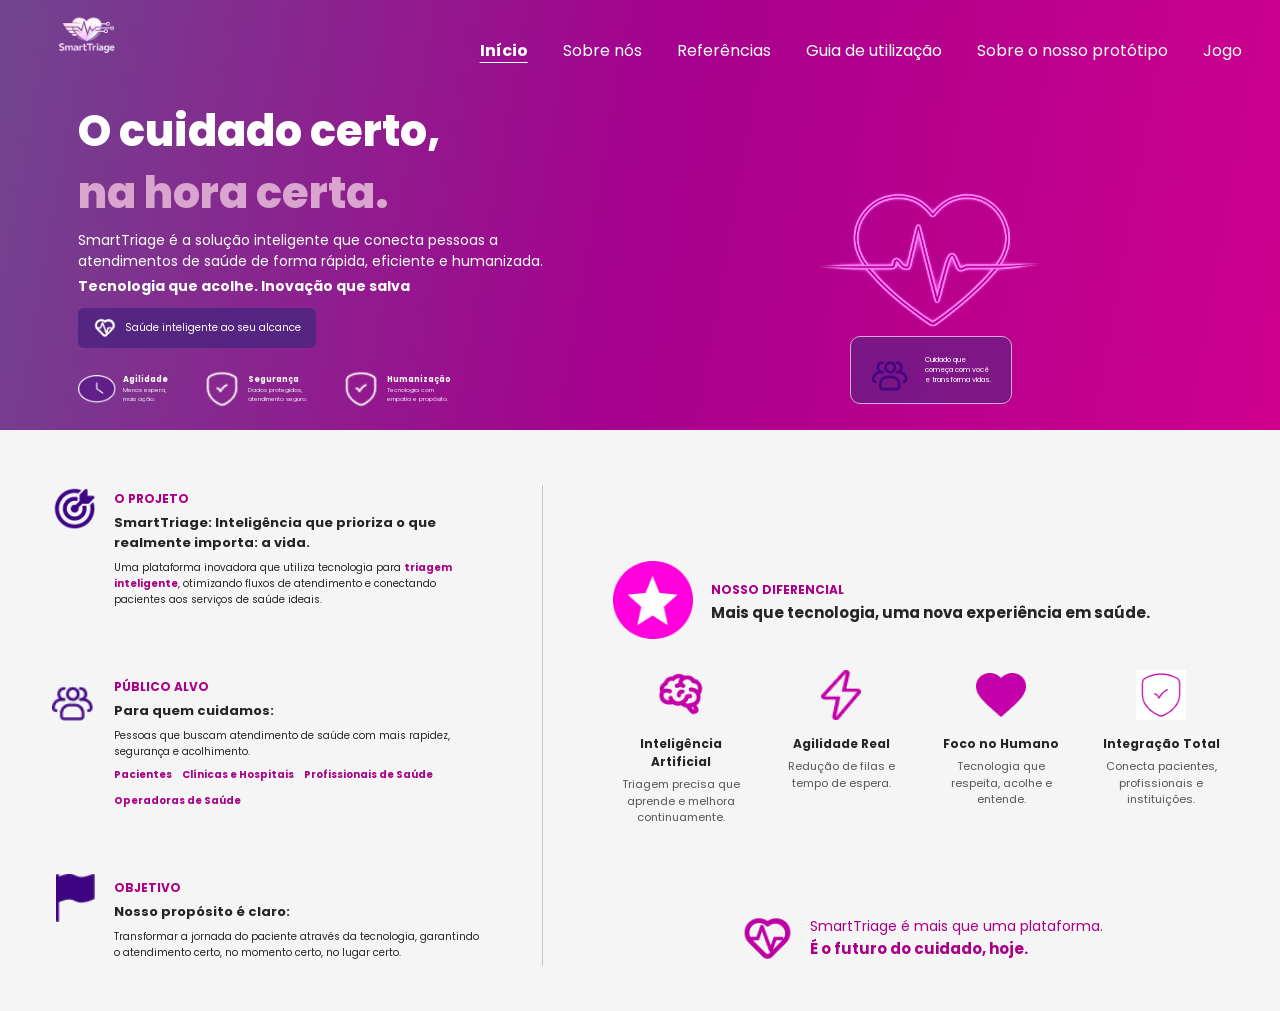
==== frontend/index.html @ a5b0d433 "pagina um terminada" ====
<!DOCTYPE html>
<html lang="pt-BR">

<head>
    <meta charset="UTF-8">
    <meta name="viewport" content="width=device-width, initial-scale=1.0">

    <title>SmartTriage</title>

    <link rel="stylesheet" href="style.css">

    <link rel="preconnect" href="https://fonts.googleapis.com">
    <link rel="preconnect" href="https://fonts.gstatic.com" crossorigin>

    <link href="https://fonts.googleapis.com/css2?family=Poppins:wght@400;500;600;700;800&display=swap"
        rel="stylesheet">
</head>

<body>

    <!-- ================= HEADER ================= -->

    <header class="header">

        <div class="header-container">

            <!-- LOGO EM PNG -->
            <a href="#inicio" class="logo">

                <img
                    src=".//fotos/ChatGPT Image 4 de mai. de 2026, 14_35_26 4 (1).png"
                    alt="Logo SmartTriage"
                    class="logo-img"
                >

            </a>


            <!-- MENU -->
            <nav class="menu">

                <a href="#inicio" class="ativo">Início</a>

                <a href="#sobre">Sobre nós</a>

                <a href="#referencias">Referências</a>

                <a href="#guia">Guia de utilização</a>

                <a href="#prototipo">Sobre o nosso protótipo</a>

                <a href="#jogo">Jogo</a>

            </nav>

        </div>

    </header>


    <main>

        <!-- ================= INÍCIO ================= -->

        <section class="hero" id="inicio">

            <div class="hero-container">

                <!-- TEXTO -->
                <div class="hero-text">

                    <h1>
                        O cuidado certo,<br>
                        <span>na hora certa.</span>
                    </h1>


                    <p>
                        SmartTriage é a solução inteligente que conecta pessoas
                        a atendimentos de saúde de forma rápida, eficiente e
                        humanizada.
                    </p>


                    <strong>
                        Tecnologia que acolhe. Inovação que salva
                    </strong>


                    <!-- BOTÃO COM PNG -->
                    <div class="hero-button">

                        <img
                            src=".//fotos/Group 5.png"
                            alt="Ícone de cuidado"
                        >

                        <span>
                            Saúde inteligente ao seu alcance
                        </span>

                    </div>


                    <!-- BENEFÍCIOS -->

                    <div class="benefits">


                        <div class="benefit">

                            <img
                                src=".//fotos/Group 33.png"
                                alt="Agilidade"
                            >

                            <div>

                                <h3>Agilidade</h3>

                                <p>
                                    Menos espera,<br>
                                    mais ação.
                                </p>

                            </div>

                        </div>


                        <div class="benefit">

                            <img
                                src=".//fotos/hugeicons_security-check.png"
                                alt="Segurança"
                            >

                            <div>

                                <h3>Segurança</h3>

                                <p>
                                    Dados protegidos,<br>
                                    atendimento seguro.
                                </p>

                            </div>

                        </div>


                        <div class="benefit">

                            <img
                                src=".//fotos/hugeicons_security-check.png"
                                alt="Humanização"
                            >

                            <div>

                                <h3>Humanização</h3>

                                <p>
                                    Tecnologia com<br>
                                    empatia e propósito.
                                </p>

                            </div>

                        </div>

                    </div>

                </div>


                <!-- LADO DIREITO -->

                <div class="hero-image-area">

                    <!-- Você pode colocar uma imagem PNG do coração aqui -->

                    <img
                        src=".//fotos/ChatGPT Image 13 de mai. de 2026, 12_27_39 2.png"
                        alt="Coração SmartTriage"
                        class="heart-image"
                    >


                    <div class="care-box">

                        <img
                            src=".//fotos/formkit_people.png"
                            alt="Cuidado"
                        >

                        <p>
                            Cuidado que<br>
                            começa com você<br>
                            e transforma vidas.
                        </p>

                    </div>

                </div>

            </div>

        </section>


        <!-- ================= SOBRE ================= -->

        <section class="about" id="sobre">

            <div class="about-container">


                <!-- LADO ESQUERDO -->

                <div class="about-left">


                    <!-- PROJETO -->

                    <article class="about-item">

                        <img
                            src=".//fotos/fluent_target-arrow-24-filled.png"
                            alt="Projeto"
                            class="about-icon"
                        >

                        <div>

                            <span>O PROJETO</span>

                            <h2>
                                SmartTriage: Inteligência que prioriza
                                o que realmente importa: a vida.
                            </h2>

                            <p>
                                Uma plataforma inovadora que utiliza tecnologia
                                para <strong>triagem inteligente</strong>,
                                otimizando fluxos de atendimento e conectando
                                pacientes aos serviços de saúde ideais.
                            </p>

                        </div>

                    </article>


                    <!-- PÚBLICO -->

                    <article class="about-item">

                        <img
                            src=".//fotos/formkit_people.png"
                            alt="Público alvo"
                            class="about-icon"
                        >

                        <div>

                            <span>PÚBLICO ALVO</span>

                            <h2>
                                Para quem cuidamos:
                            </h2>

                            <p>
                                Pessoas que buscam atendimento de saúde
                                com mais rapidez, segurança e acolhimento.
                            </p>

                            <div class="tags">

                                <span>Pacientes</span>
                                <span>Clínicas e Hospitais</span>
                                <span>Profissionais de Saúde</span>
                                <span>Operadoras de Saúde</span>

                            </div>

                        </div>

                    </article>


                    <!-- OBJETIVO -->

                    <article class="about-item">

                        <img
                            src=".//fotos/Vector.png"
                            alt="Objetivo"
                            class="about-icon"
                        >

                        <div>

                            <span>OBJETIVO</span>

                            <h2>
                                Nosso propósito é claro:
                            </h2>

                            <p>
                                Transformar a jornada do paciente através
                                da tecnologia, garantindo o atendimento certo,
                                no momento certo, no lugar certo.
                            </p>

                        </div>

                    </article>

                </div>


                <!-- LADO DIREITO -->

                <div class="about-right">


                    <!-- DIFERENCIAL -->

                    <div class="difference-title">

                        <img
                            src=".//fotos/Group 34.png"
                            alt="Nosso diferencial"
                        >

                        <div>

                            <span>NOSSO DIFERENCIAL</span>

                            <h2>
                                Mais que tecnologia, uma nova experiência em saúde.
                            </h2>

                        </div>

                    </div>


                    <!-- CARDS -->

                    <div class="features">


                        <article class="feature">

                            <img
                                src=".//fotos/mdi_brain.png"
                                alt="Inteligência Artificial"
                            >

                            <h3>Inteligência Artificial</h3>

                            <p>
                                Triagem precisa que aprende
                                e melhora continuamente.
                            </p>

                        </article>


                        <article class="feature">

                            <img
                                src=".//fotos/Vector (1).png"
                                alt="Agilidade Real"
                            >

                            <h3>Agilidade Real</h3>

                            <p>
                                Redução de filas e tempo
                                de espera.
                            </p>

                        </article>


                        <article class="feature">

                            <img
                                src=".//fotos/Vector (2).png"
                                alt="Foco no Humano"
                            >

                            <h3>Foco no Humano</h3>

                            <p>
                                Tecnologia que respeita,
                                acolhe e entende.
                            </p>

                        </article>


                        <article class="feature">

                            <img
                                src=".//fotos/hugeicons_security-check (2).png"
                                alt="Integração Total"
                            >

                            <h3>Integração Total</h3>

                            <p>
                                Conecta pacientes,
                                profissionais e instituições.
                            </p>

                        </article>

                    </div>


                    <!-- FRASE FINAL -->

                    <div class="final-message">

                        <img
                            src=".//fotos/Group 7.png"
                            alt="SmartTriage"
                        >

                        <p>
                            SmartTriage é mais que uma plataforma.<br>

                            <strong>
                                É o futuro do cuidado, hoje.
                            </strong>
                        </p>

                    </div>

                </div>

            </div>

        </section>


        <!-- SEÇÕES DO MENU -->

        <section id="referencias"></section>

        <section id="guia"></section>

        <section id="prototipo"></section>

        <section id="jogo"></section>

    </main>


    <script src="script.js"></script>

</body>

</html>
---- frontend/style.css ----
/* ================= RESET ================= */

* {
    margin: 0;
    padding: 0;
    box-sizing: border-box;
}

html {
    scroll-behavior: smooth;
}

body {
    font-family: "Poppins", sans-serif;
    background: #f5f5f5;
    color: #252525;
}


/* ================= HEADER ================= */

.header {
    position: absolute;
    top: 0;
    width: 100%;
    z-index: 10;
}

.header-container {
    width: 94%;
    margin: auto;

    height: 100px;

    display: flex;
    align-items: center;
    justify-content: space-between;
}


/* ================= LOGO ================= */

.logo-img {
    width: 125px;
    height: auto;
}


/* ================= MENU ================= */

.menu {
    display: flex;
    align-items: center;
    gap: 35px;
}

.menu a {
    color: white;
    text-decoration: none;
    font-size: 16px;

    transition: 0.3s;
}

.menu a:hover {
    opacity: 0.7;
}

.menu a.ativo {
    font-weight: 700;
    text-decoration: underline;
    text-underline-offset: 6px;
}


/* ================= HERO ================= */

.hero {
    min-height: 430px;

    padding-top: 100px;

    background: linear-gradient(
        100deg,
        #70458f,
        #a6008e,
        #cf008e
    );

    color: white;
}

.hero-container {
    width: 91%;
    margin: auto;

    display: grid;
    grid-template-columns: 1fr 1fr;

    align-items: center;
}


/* ================= TEXTO HERO ================= */

.hero-text {
    padding-left: 20px;
}

.hero-text h1 {
    font-size: 43px;
    line-height: 1.45;
    font-weight: 800;
}

.hero-text h1 span {
    color: #d9a5cf;
}

.hero-text > p {
    max-width: 500px;

    margin-top: 5px;

    font-size: 14px;
    line-height: 1.55;
}

.hero-text > strong {
    font-size: 14px;
}


/* ================= BOTÃO ================= */

.hero-button {
    width: fit-content;

    margin-top: 10px;

    padding: 8px 15px;

    display: flex;
    align-items: center;
    gap: 8px;

    background: #542681;

    border-radius: 6px;

    font-size: 10px;
}

.hero-button img {
    width: 24px;
    height: 24px;

    object-fit: contain;
}


/* ================= BENEFÍCIOS ================= */

.benefits {
    display: flex;
    gap: 35px;

    margin-top: 22px;
}

.benefit {
    display: flex;
    align-items: center;

    gap: 7px;
}

.benefit > img {
    width: 38px;
    height: 38px;

    object-fit: contain;
}

.benefit h3 {
    font-size: 8px;
}

.benefit p {
    font-size: 6px;
    color: #eeeeee;
}


/* ================= LADO DIREITO ================= */

.hero-image-area {
    position: relative;

    height: 300px;

    display: flex;
    align-items: center;
    justify-content: center;
}

.heart-image {
    width: 300px;
    max-width: 80%;

    object-fit: contain;
}


/* ================= CARD CUIDADO ================= */

.care-box {
    position: absolute;

    bottom: 0;

    display: flex;
    align-items: center;

    gap: 12px;

    padding: 12px 20px;

    border: 1px solid #d7a6dc;

    border-radius: 10px;

    background: rgba(85, 37, 128, 0.6);
}

.care-box img {
    width: 42px;
    height: 42px;

    object-fit: contain;
}

.care-box p {
    font-size: 7px;
}


/* ================= SOBRE ================= */

.about {
    background: #f5f5f5;

    padding: 55px 0 45px;
}

.about-container {
    width: 92%;
    margin: auto;

    display: grid;

    grid-template-columns: 1fr 1.25fr;

    gap: 70px;
}


/* ================= LADO ESQUERDO ================= */

.about-left {
    border-right: 1px solid #c5c5c5;

    padding-right: 55px;

    display: flex;
    flex-direction: column;

    gap: 65px;
}

.about-item {
    display: flex;
    align-items: flex-start;

    gap: 15px;
}

.about-icon {
    width: 48px;
    height: 48px;

    object-fit: contain;

    flex-shrink: 0;
}

.about-item span,
.difference-title span {
    color: #a90087;

    font-size: 12px;
    font-weight: 700;
}

.about-item h2 {
    font-size: 13px;

    margin: 3px 0 7px;
}

.about-item p {
    font-size: 10px;
    line-height: 1.6;
}

.about-item strong {
    color: #a90087;
}


/* ================= TAGS ================= */

.tags {
    display: flex;
    flex-wrap: wrap;

    gap: 10px;

    margin-top: 7px;
}

.tags span {
    font-size: 10px;
}


/* ================= DIFERENCIAL ================= */

.difference-title {
    display: flex;
    align-items: center;

    gap: 18px;

    margin-top: 75px;
}

.difference-title img {
    width: 80px;
    height: 80px;

    object-fit: contain;
}

.difference-title h2 {
    font-size: 15px;
}


/* ================= FEATURES ================= */

.features {
    display: grid;

    grid-template-columns: repeat(4, 1fr);

    gap: 25px;

    margin-top: 30px;
}

.feature {
    text-align: center;
}

.feature img {
    width: 50px;
    height: 50px;

    object-fit: contain;

    margin-bottom: 8px;
}

.feature h3 {
    font-size: 12px;
}

.feature p {
    margin-top: 5px;

    font-size: 11px;

    line-height: 1.5;

    color: #555;
}


/* ================= FRASE FINAL ================= */

.final-message {
    margin-top: 85px;

    display: flex;
    justify-content: center;
    align-items: center;

    gap: 15px;

    color: #a90087;
}

.final-message img {
    width: 55px;
    height: 55px;

    object-fit: contain;
}

.final-message p {
    font-size: 14px;
}

.final-message strong {
    font-size: 15px;
}


/* ================= RESPONSIVO ================= */

@media (max-width: 900px) {

    .menu {
        gap: 15px;
    }

    .menu a {
        font-size: 12px;
    }

    .features {
        grid-template-columns: repeat(2, 1fr);
    }

}


@media (max-width: 700px) {

    .header {
        position: relative;

        background: #742e8b;
    }

    .header-container {
        height: auto;

        flex-direction: column;

        padding: 20px;
        gap: 20px;
    }

    .menu {
        flex-wrap: wrap;
        justify-content: center;
    }

    .hero {
        padding: 50px 0;
    }

    .hero-container {
        grid-template-columns: 1fr;

        text-align: center;
    }

    .hero-text {
        padding: 0;
    }

    .hero-button {
        margin: 15px auto;
    }

    .benefits {
        justify-content: center;
        flex-wrap: wrap;
    }

    .about-container {
        grid-template-columns: 1fr;
    }

    .about-left {
        border-right: none;

        border-bottom: 1px solid #ccc;

        padding-right: 0;
        padding-bottom: 40px;
    }

    .difference-title {
        margin-top: 20px;
    }

}
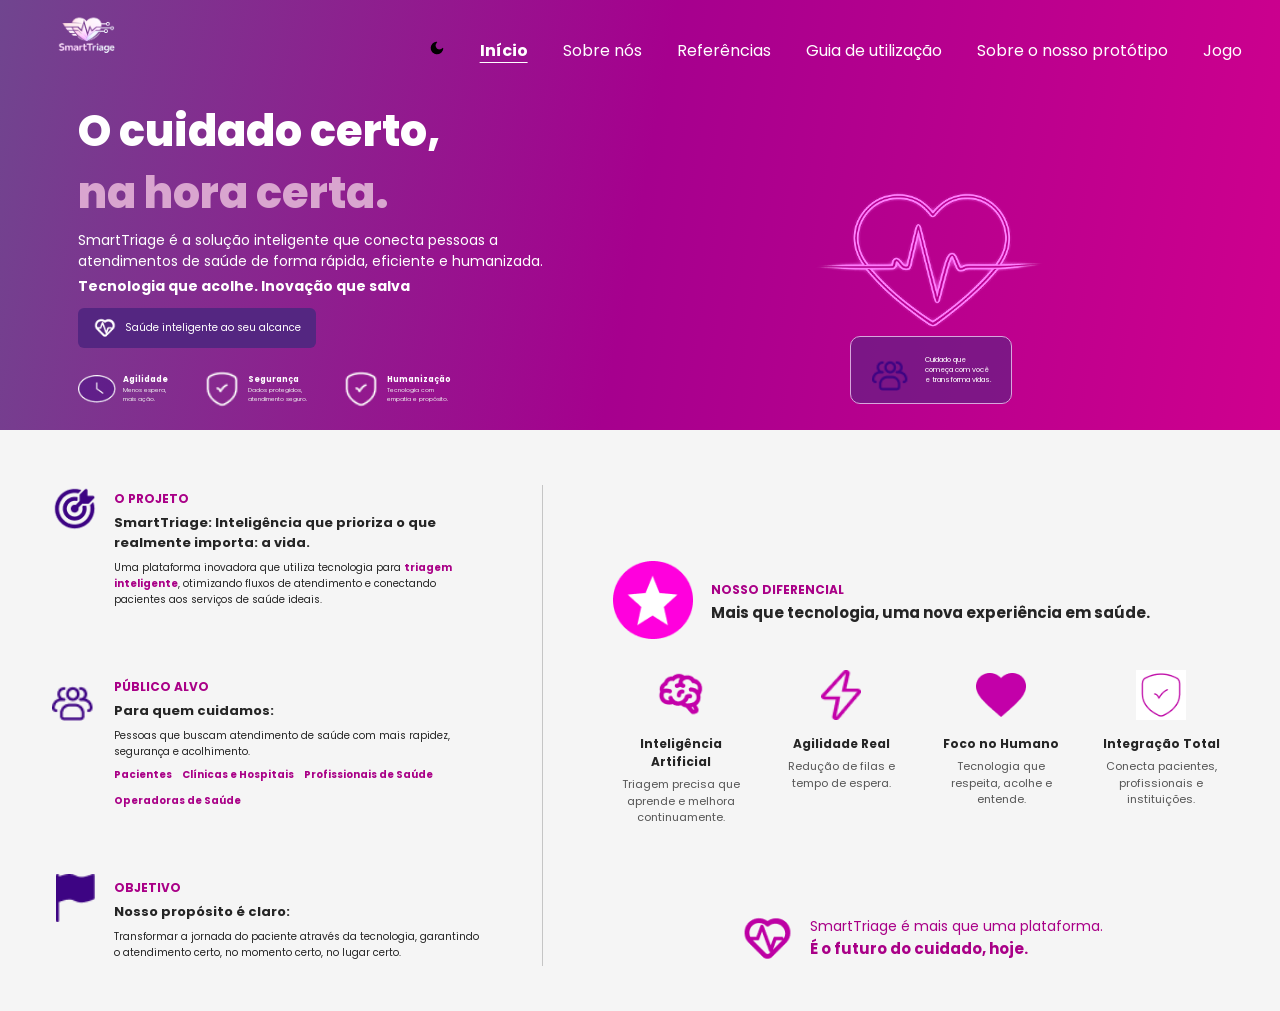
==== commit 5fae7f67: "Atualiza arquivos do projeto" ====
--- a/frontend/index.html
+++ b/frontend/index.html
@@ -1,8 +1,11 @@
 <!DOCTYPE html>
+
 <html lang="pt-BR">
 
 <head>
+
     <meta charset="UTF-8">
+
     <meta name="viewport" content="width=device-width, initial-scale=1.0">
 
     <title>SmartTriage</title>
@@ -10,44 +13,53 @@
     <link rel="stylesheet" href="style.css">
 
     <link rel="preconnect" href="https://fonts.googleapis.com">
+
     <link rel="preconnect" href="https://fonts.gstatic.com" crossorigin>
 
-    <link href="https://fonts.googleapis.com/css2?family=Poppins:wght@400;500;600;700;800&display=swap"
-        rel="stylesheet">
+    <link href="https://fonts.googleapis.com/css2?family=Poppins:wght@400;500;600;700;800&display=swap" rel="stylesheet">
+
 </head>
 
 <body>
 
-    <!-- ================= HEADER ================= -->
-
     <header class="header">
 
         <div class="header-container">
 
-            <!-- LOGO EM PNG -->
             <a href="#inicio" class="logo">
 
                 <img
-                    src=".//fotos/ChatGPT Image 4 de mai. de 2026, 14_35_26 4 (1).png"
+                    src="./fotos_pagina1/ChatGPT Image 4 de mai. de 2026, 14_35_26 4 (1).png"
                     alt="Logo SmartTriage"
                     class="logo-img"
                 >
 
             </a>
 
-
-            <!-- MENU -->
             <nav class="menu">
 
+                <a
+                    href="./escura.html"
+                    class="dark-mode-button"
+                    aria-label="Abrir página do modo escuro"
+                >
+
+                    <img
+                        src="./fotos_pagina1/ant-design_moon-filled.png"
+                        alt="Modo escuro"
+                    >
+
+                </a>
+
                 <a href="#inicio" class="ativo">Início</a>
 
                 <a href="#sobre">Sobre nós</a>
 
                 <a href="#referencias">Referências</a>
 
-                <a href="#guia">Guia de utilização</a>
-
-                <a href="#prototipo">Sobre o nosso protótipo</a>
+                <a href="./index2.html">Guia de utilização</a>
+
+                <a href="./index3.html">Sobre o nosso protótipo</a>
 
                 <a href="#jogo">Jogo</a>
 
@@ -57,60 +69,57 @@
 
     </header>
 
-
     <main>
 
-        <!-- ================= INÍCIO ================= -->
-
         <section class="hero" id="inicio">
 
             <div class="hero-container">
 
-                <!-- TEXTO -->
                 <div class="hero-text">
 
                     <h1>
+
                         O cuidado certo,<br>
+
                         <span>na hora certa.</span>
+
                     </h1>
 
-
                     <p>
+
                         SmartTriage é a solução inteligente que conecta pessoas
                         a atendimentos de saúde de forma rápida, eficiente e
                         humanizada.
+
                     </p>
 
-
                     <strong>
+
                         Tecnologia que acolhe. Inovação que salva
+
                     </strong>
 
-
-                    <!-- BOTÃO COM PNG -->
                     <div class="hero-button">
 
                         <img
-                            src=".//fotos/Group 5.png"
+                            src="./fotos_pagina1/Group 5.png"
                             alt="Ícone de cuidado"
                         >
 
                         <span>
+
                             Saúde inteligente ao seu alcance
+
                         </span>
 
                     </div>
 
-
-                    <!-- BENEFÍCIOS -->
-
                     <div class="benefits">
 
-
                         <div class="benefit">
 
                             <img
-                                src=".//fotos/Group 33.png"
+                                src="./fotos_pagina1/Group 33.png"
                                 alt="Agilidade"
                             >
 
@@ -119,19 +128,20 @@
                                 <h3>Agilidade</h3>
 
                                 <p>
+
                                     Menos espera,<br>
                                     mais ação.
+
                                 </p>
 
                             </div>
 
                         </div>
 
-
                         <div class="benefit">
 
                             <img
-                                src=".//fotos/hugeicons_security-check.png"
+                                src="./fotos_pagina1/hugeicons_security-check.png"
                                 alt="Segurança"
                             >
 
@@ -140,19 +150,20 @@
                                 <h3>Segurança</h3>
 
                                 <p>
+
                                     Dados protegidos,<br>
                                     atendimento seguro.
+
                                 </p>
 
                             </div>
 
                         </div>
 
-
                         <div class="benefit">
 
                             <img
-                                src=".//fotos/hugeicons_security-check.png"
+                                src="./fotos_pagina1/hugeicons_security-check.png"
                                 alt="Humanização"
                             >
 
@@ -161,8 +172,10 @@
                                 <h3>Humanização</h3>
 
                                 <p>
+
                                     Tecnologia com<br>
                                     empatia e propósito.
+
                                 </p>
 
                             </div>
@@ -173,31 +186,27 @@
 
                 </div>
 
-
-                <!-- LADO DIREITO -->
-
                 <div class="hero-image-area">
 
-                    <!-- Você pode colocar uma imagem PNG do coração aqui -->
-
                     <img
-                        src=".//fotos/ChatGPT Image 13 de mai. de 2026, 12_27_39 2.png"
+                        src="./fotos_pagina1/ChatGPT Image 13 de mai. de 2026, 12_27_39 2.png"
                         alt="Coração SmartTriage"
                         class="heart-image"
                     >
 
-
                     <div class="care-box">
 
                         <img
-                            src=".//fotos/formkit_people.png"
+                            src="./fotos_pagina1/formkit_people.png"
                             alt="Cuidado"
                         >
 
                         <p>
+
                             Cuidado que<br>
                             começa com você<br>
                             e transforma vidas.
+
                         </p>
 
                     </div>
@@ -208,25 +217,16 @@
 
         </section>
 
-
-        <!-- ================= SOBRE ================= -->
-
         <section class="about" id="sobre">
 
             <div class="about-container">
 
-
-                <!-- LADO ESQUERDO -->
-
                 <div class="about-left">
 
-
-                    <!-- PROJETO -->
-
                     <article class="about-item">
 
                         <img
-                            src=".//fotos/fluent_target-arrow-24-filled.png"
+                            src="./fotos_pagina1/fluent_target-arrow-24-filled.png"
                             alt="Projeto"
                             class="about-icon"
                         >
@@ -236,28 +236,29 @@
                             <span>O PROJETO</span>
 
                             <h2>
+
                                 SmartTriage: Inteligência que prioriza
                                 o que realmente importa: a vida.
+
                             </h2>
 
                             <p>
+
                                 Uma plataforma inovadora que utiliza tecnologia
                                 para <strong>triagem inteligente</strong>,
                                 otimizando fluxos de atendimento e conectando
                                 pacientes aos serviços de saúde ideais.
+
                             </p>
 
                         </div>
 
                     </article>
 
-
-                    <!-- PÚBLICO -->
-
                     <article class="about-item">
 
                         <img
-                            src=".//fotos/formkit_people.png"
+                            src="./fotos_pagina1/formkit_people.png"
                             alt="Público alvo"
                             class="about-icon"
                         >
@@ -267,19 +268,26 @@
                             <span>PÚBLICO ALVO</span>
 
                             <h2>
+
                                 Para quem cuidamos:
+
                             </h2>
 
                             <p>
+
                                 Pessoas que buscam atendimento de saúde
                                 com mais rapidez, segurança e acolhimento.
+
                             </p>
 
                             <div class="tags">
 
                                 <span>Pacientes</span>
+
                                 <span>Clínicas e Hospitais</span>
+
                                 <span>Profissionais de Saúde</span>
+
                                 <span>Operadoras de Saúde</span>
 
                             </div>
@@ -288,13 +296,10 @@
 
                     </article>
 
-
-                    <!-- OBJETIVO -->
-
                     <article class="about-item">
 
                         <img
-                            src=".//fotos/Vector.png"
+                            src="./fotos_pagina1/Vector.png"
                             alt="Objetivo"
                             class="about-icon"
                         >
@@ -304,13 +309,17 @@
                             <span>OBJETIVO</span>
 
                             <h2>
+
                                 Nosso propósito é claro:
+
                             </h2>
 
                             <p>
+
                                 Transformar a jornada do paciente através
                                 da tecnologia, garantindo o atendimento certo,
                                 no momento certo, no lugar certo.
+
                             </p>
 
                         </div>
@@ -319,18 +328,12 @@
 
                 </div>
 
-
-                <!-- LADO DIREITO -->
-
                 <div class="about-right">
 
-
-                    <!-- DIFERENCIAL -->
-
                     <div class="difference-title">
 
                         <img
-                            src=".//fotos/Group 34.png"
+                            src="./fotos_pagina1/Group 34.png"
                             alt="Nosso diferencial"
                         >
 
@@ -339,104 +342,124 @@
                             <span>NOSSO DIFERENCIAL</span>
 
                             <h2>
+
                                 Mais que tecnologia, uma nova experiência em saúde.
+
                             </h2>
 
                         </div>
 
                     </div>
 
-
-                    <!-- CARDS -->
-
                     <div class="features">
 
-
                         <article class="feature">
 
                             <img
-                                src=".//fotos/mdi_brain.png"
+                                src="./fotos_pagina1/mdi_brain.png"
                                 alt="Inteligência Artificial"
                             >
 
-                            <h3>Inteligência Artificial</h3>
-
-                            <p>
+                            <h3>
+
+                                Inteligência Artificial
+
+                            </h3>
+
+                            <p>
+
                                 Triagem precisa que aprende
                                 e melhora continuamente.
+
                             </p>
 
                         </article>
 
-
                         <article class="feature">
 
                             <img
-                                src=".//fotos/Vector (1).png"
+                                src="./fotos_pagina1/Vector (1).png"
                                 alt="Agilidade Real"
                             >
 
-                            <h3>Agilidade Real</h3>
-
-                            <p>
+                            <h3>
+
+                                Agilidade Real
+
+                            </h3>
+
+                            <p>
+
                                 Redução de filas e tempo
                                 de espera.
+
                             </p>
 
                         </article>
 
-
                         <article class="feature">
 
                             <img
-                                src=".//fotos/Vector (2).png"
+                                src="./fotos_pagina1/Vector (2).png"
                                 alt="Foco no Humano"
                             >
 
-                            <h3>Foco no Humano</h3>
-
-                            <p>
+                            <h3>
+
+                                Foco no Humano
+
+                            </h3>
+
+                            <p>
+
                                 Tecnologia que respeita,
                                 acolhe e entende.
+
                             </p>
 
                         </article>
 
-
                         <article class="feature">
 
                             <img
-                                src=".//fotos/hugeicons_security-check (2).png"
+                                src="./fotos_pagina1/hugeicons_security-check (2).png"
                                 alt="Integração Total"
                             >
 
-                            <h3>Integração Total</h3>
-
-                            <p>
+                            <h3>
+
+                                Integração Total
+
+                            </h3>
+
+                            <p>
+
                                 Conecta pacientes,
                                 profissionais e instituições.
+
                             </p>
 
                         </article>
 
                     </div>
 
-
-                    <!-- FRASE FINAL -->
-
                     <div class="final-message">
 
                         <img
-                            src=".//fotos/Group 7.png"
+                            src="./fotos_pagina1/Group 7.png"
                             alt="SmartTriage"
                         >
 
                         <p>
+
                             SmartTriage é mais que uma plataforma.<br>
 
                             <strong>
+
                                 É o futuro do cuidado, hoje.
+
                             </strong>
+
                         </p>
 
                     </div>
@@ -447,9 +470,6 @@
 
         </section>
 
-
-        <!-- SEÇÕES DO MENU -->
-
         <section id="referencias"></section>
 
         <section id="guia"></section>
@@ -460,7 +480,6 @@
 
     </main>
 
-
     <script src="script.js"></script>
 
 </body>
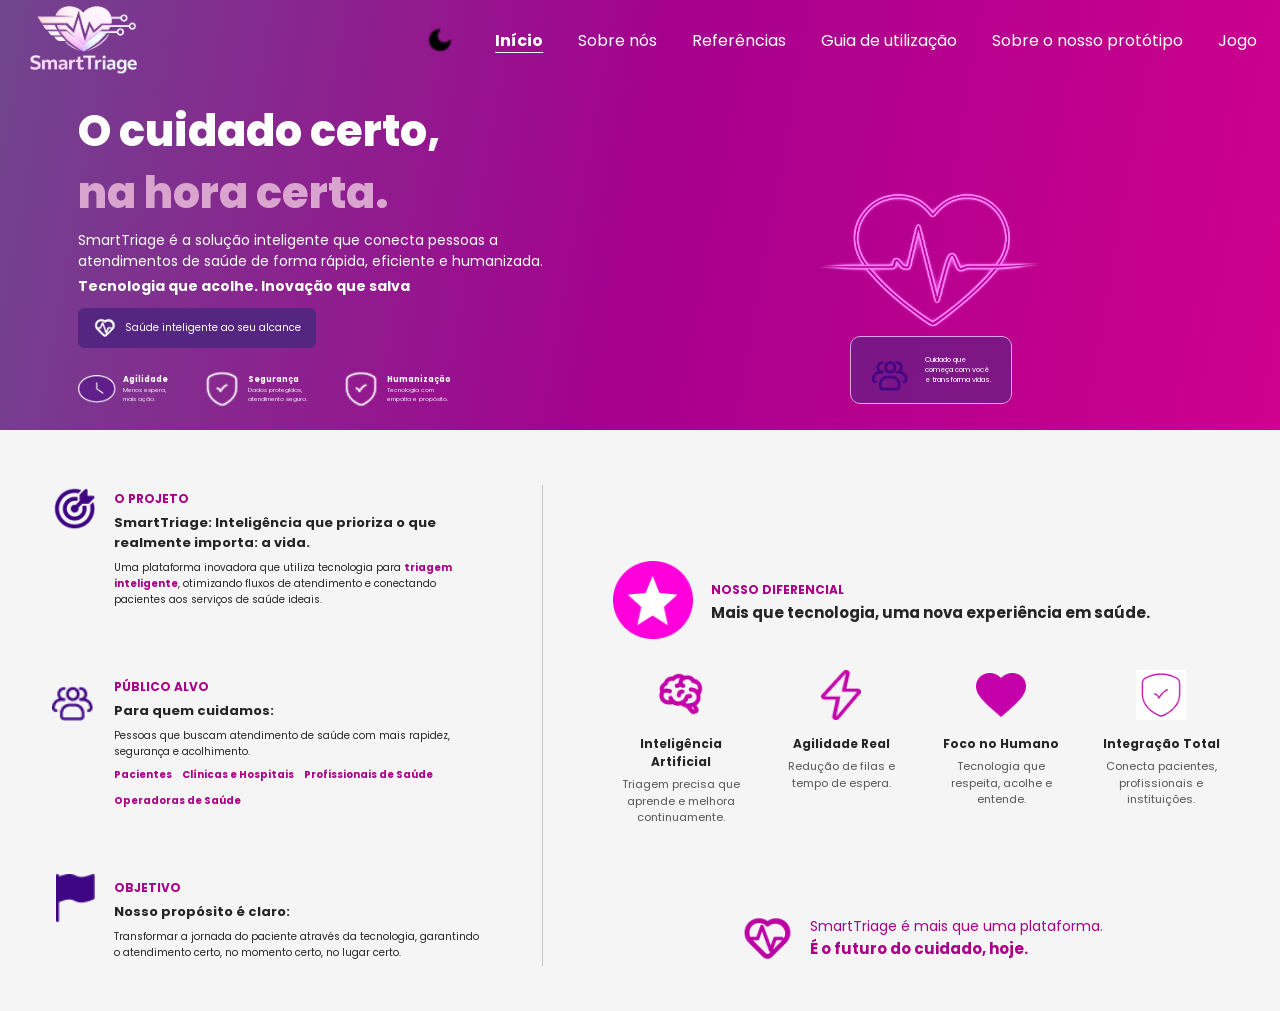
==== commit 88ef6545: "pagina de quem somos nois feita" ====
--- a/frontend/index.html
+++ b/frontend/index.html
@@ -53,7 +53,7 @@
 
                 <a href="#inicio" class="ativo">Início</a>
 
-                <a href="#sobre">Sobre nós</a>
+                <a href="./index4.html">Sobre nós</a>
 
                 <a href="#referencias">Referências</a>
 
--- a/frontend/style.css
+++ b/frontend/style.css
@@ -1,5 +1,3 @@
-/* ================= RESET ================= */
-
 * {
     margin: 0;
     padding: 0;
@@ -15,9 +13,6 @@
     background: #f5f5f5;
     color: #252525;
 }
-
-
-/* ================= HEADER ================= */
 
 .header {
     position: absolute;
@@ -27,26 +22,19 @@
 }
 
 .header-container {
-    width: 94%;
-    margin: auto;
-
+    width: 99%;
+    margin: -10px;
     height: 100px;
-
     display: flex;
     align-items: center;
     justify-content: space-between;
 }
 
-
-/* ================= LOGO ================= */
-
 .logo-img {
-    width: 125px;
+    width: 240px;
     height: auto;
-}
-
-
-/* ================= MENU ================= */
+    margin-top: 50px;
+}
 
 .menu {
     display: flex;
@@ -58,7 +46,6 @@
     color: white;
     text-decoration: none;
     font-size: 16px;
-
     transition: 0.3s;
 }
 
@@ -72,36 +59,49 @@
     text-underline-offset: 6px;
 }
 
-
-/* ================= HERO ================= */
+.dark-mode-button {
+    width: 40px;
+    height: 40px;
+    padding: 0;
+    margin-left: -15px;
+    border: none;
+    background: transparent;
+    display: flex;
+    align-items: center;
+    justify-content: center;
+    cursor: pointer;
+}
+
+.dark-mode-button img {
+    width: 28px;
+    height: 28px;
+    object-fit: contain;
+    transition: 0.3s;
+}
+
+.dark-mode-button:hover img {
+    transform: scale(1.1);
+}
 
 .hero {
     min-height: 430px;
-
     padding-top: 100px;
-
     background: linear-gradient(
         100deg,
         #70458f,
         #a6008e,
         #cf008e
     );
-
     color: white;
 }
 
 .hero-container {
     width: 91%;
     margin: auto;
-
     display: grid;
     grid-template-columns: 1fr 1fr;
-
-    align-items: center;
-}
-
-
-/* ================= TEXTO HERO ================= */
+    align-items: center;
+}
 
 .hero-text {
     padding-left: 20px;
@@ -119,9 +119,7 @@
 
 .hero-text > p {
     max-width: 500px;
-
     margin-top: 5px;
-
     font-size: 14px;
     line-height: 1.55;
 }
@@ -130,55 +128,39 @@
     font-size: 14px;
 }
 
-
-/* ================= BOTÃO ================= */
-
 .hero-button {
     width: fit-content;
-
     margin-top: 10px;
-
     padding: 8px 15px;
-
     display: flex;
     align-items: center;
     gap: 8px;
-
     background: #542681;
-
     border-radius: 6px;
-
     font-size: 10px;
 }
 
 .hero-button img {
     width: 24px;
     height: 24px;
-
-    object-fit: contain;
-}
-
-
-/* ================= BENEFÍCIOS ================= */
+    object-fit: contain;
+}
 
 .benefits {
     display: flex;
     gap: 35px;
-
     margin-top: 22px;
 }
 
 .benefit {
     display: flex;
     align-items: center;
-
     gap: 7px;
 }
 
 .benefit > img {
     width: 38px;
     height: 38px;
-
     object-fit: contain;
 }
 
@@ -191,14 +173,9 @@
     color: #eeeeee;
 }
 
-
-/* ================= LADO DIREITO ================= */
-
 .hero-image-area {
     position: relative;
-
     height: 300px;
-
     display: flex;
     align-items: center;
     justify-content: center;
@@ -207,36 +184,24 @@
 .heart-image {
     width: 300px;
     max-width: 80%;
-
-    object-fit: contain;
-}
-
-
-/* ================= CARD CUIDADO ================= */
+    object-fit: contain;
+}
 
 .care-box {
     position: absolute;
-
     bottom: 0;
-
-    display: flex;
-    align-items: center;
-
+    display: flex;
+    align-items: center;
     gap: 12px;
-
     padding: 12px 20px;
-
     border: 1px solid #d7a6dc;
-
     border-radius: 10px;
-
     background: rgba(85, 37, 128, 0.6);
 }
 
 .care-box img {
     width: 42px;
     height: 42px;
-
     object-fit: contain;
 }
 
@@ -244,67 +209,49 @@
     font-size: 7px;
 }
 
-
-/* ================= SOBRE ================= */
-
 .about {
     background: #f5f5f5;
-
     padding: 55px 0 45px;
 }
 
 .about-container {
     width: 92%;
     margin: auto;
-
     display: grid;
-
     grid-template-columns: 1fr 1.25fr;
-
     gap: 70px;
 }
-
-
-/* ================= LADO ESQUERDO ================= */
 
 .about-left {
     border-right: 1px solid #c5c5c5;
-
     padding-right: 55px;
-
     display: flex;
     flex-direction: column;
-
     gap: 65px;
 }
 
 .about-item {
     display: flex;
     align-items: flex-start;
-
     gap: 15px;
 }
 
 .about-icon {
     width: 48px;
     height: 48px;
-
-    object-fit: contain;
-
+    object-fit: contain;
     flex-shrink: 0;
 }
 
 .about-item span,
 .difference-title span {
     color: #a90087;
-
     font-size: 12px;
     font-weight: 700;
 }
 
 .about-item h2 {
     font-size: 13px;
-
     margin: 3px 0 7px;
 }
 
@@ -317,15 +264,10 @@
     color: #a90087;
 }
 
-
-/* ================= TAGS ================= */
-
 .tags {
     display: flex;
     flex-wrap: wrap;
-
     gap: 10px;
-
     margin-top: 7px;
 }
 
@@ -333,22 +275,16 @@
     font-size: 10px;
 }
 
-
-/* ================= DIFERENCIAL ================= */
-
 .difference-title {
     display: flex;
     align-items: center;
-
     gap: 18px;
-
     margin-top: 75px;
 }
 
 .difference-title img {
     width: 80px;
     height: 80px;
-
     object-fit: contain;
 }
 
@@ -356,16 +292,10 @@
     font-size: 15px;
 }
 
-
-/* ================= FEATURES ================= */
-
 .features {
     display: grid;
-
     grid-template-columns: repeat(4, 1fr);
-
     gap: 25px;
-
     margin-top: 30px;
 }
 
@@ -376,9 +306,7 @@
 .feature img {
     width: 50px;
     height: 50px;
-
-    object-fit: contain;
-
+    object-fit: contain;
     margin-bottom: 8px;
 }
 
@@ -388,33 +316,23 @@
 
 .feature p {
     margin-top: 5px;
-
     font-size: 11px;
-
     line-height: 1.5;
-
     color: #555;
 }
-
-
-/* ================= FRASE FINAL ================= */
 
 .final-message {
     margin-top: 85px;
-
     display: flex;
     justify-content: center;
     align-items: center;
-
     gap: 15px;
-
     color: #a90087;
 }
 
 .final-message img {
     width: 55px;
     height: 55px;
-
     object-fit: contain;
 }
 
@@ -426,11 +344,40 @@
     font-size: 15px;
 }
 
-
-/* ================= RESPONSIVO ================= */
+body.dark-mode {
+    background: #17131d;
+    color: white;
+}
+
+body.dark-mode .about {
+    background: #17131d;
+}
+
+body.dark-mode .about-item h2 {
+    color: white;
+}
+
+body.dark-mode .about-item p {
+    color: #d8d4dc;
+}
+
+body.dark-mode .feature h3 {
+    color: white;
+}
+
+body.dark-mode .feature p {
+    color: #d8d4dc;
+}
+
+body.dark-mode .tags span {
+    color: white;
+}
+
+body.dark-mode .final-message {
+    color: #d9a5cf;
+}
 
 @media (max-width: 900px) {
-
     .menu {
         gap: 15px;
     }
@@ -439,26 +386,24 @@
         font-size: 12px;
     }
 
+    .dark-mode-button {
+        margin-left: 0;
+    }
+
     .features {
         grid-template-columns: repeat(2, 1fr);
     }
-
-}
-
+}
 
 @media (max-width: 700px) {
-
     .header {
         position: relative;
-
         background: #742e8b;
     }
 
     .header-container {
         height: auto;
-
         flex-direction: column;
-
         padding: 20px;
         gap: 20px;
     }
@@ -474,7 +419,6 @@
 
     .hero-container {
         grid-template-columns: 1fr;
-
         text-align: center;
     }
 
@@ -497,9 +441,7 @@
 
     .about-left {
         border-right: none;
-
         border-bottom: 1px solid #ccc;
-
         padding-right: 0;
         padding-bottom: 40px;
     }
@@ -507,5 +449,4 @@
     .difference-title {
         margin-top: 20px;
     }
-
 }
